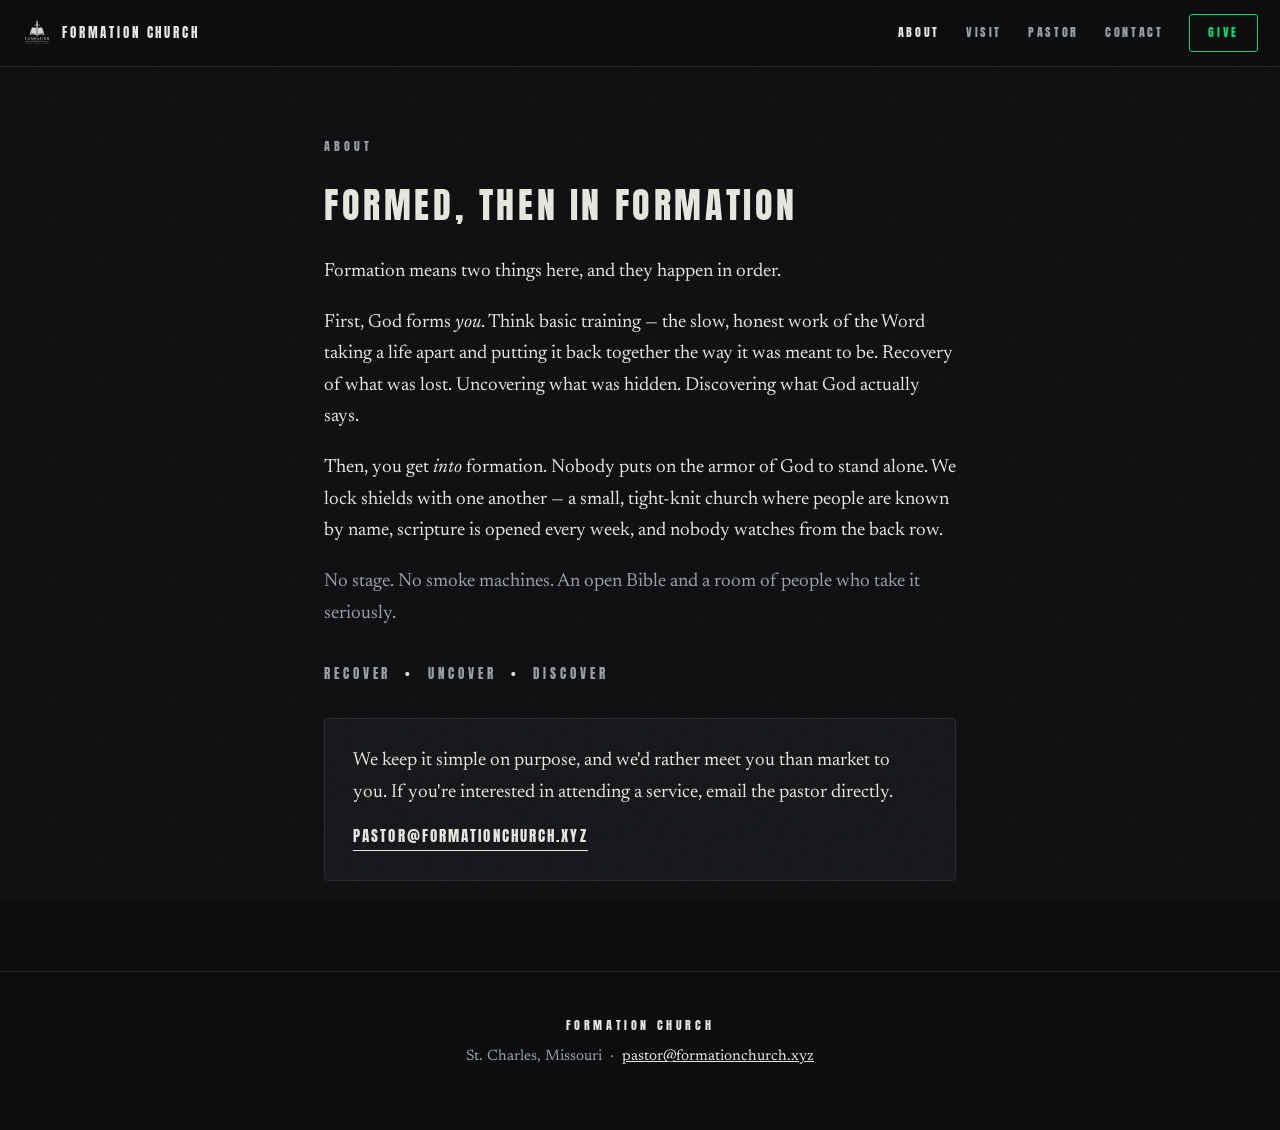
==== about.html @ bec082e2 "Split site into separate pages: Home, About, Visit, Pastor, Give, Contact - Shared styles.css; mobil" ====
<!DOCTYPE html>
<html lang="en">
<head>
<meta charset="UTF-8">
<meta name="viewport" content="width=device-width, initial-scale=1.0">
<title>About — Formation Church</title>
<meta name="description" content="Formation means two things: God forms you, then you get into formation with one another. A small, tight-knit church in St. Charles, Missouri.">
<link rel="canonical" href="https://formationchurch.xyz/about.html">
<meta name="theme-color" content="#0C0D0F">
<meta property="og:type" content="website">
<meta property="og:site_name" content="Formation Church">
<meta property="og:title" content="About — Formation Church">
<meta property="og:description" content="Formation means two things: God forms you, then you get into formation with one another. A small, tight-knit church in St. Charles, Missouri.">
<meta property="og:url" content="https://formationchurch.xyz/about.html">
<meta property="og:image" content="https://formationchurch.xyz/og-image.jpg">
<meta property="og:image:width" content="1200">
<meta property="og:image:height" content="630">
<meta property="og:image:alt" content="Formation Church logo — an open Bible with a sword">
<meta name="twitter:card" content="summary_large_image">
<meta name="twitter:title" content="About — Formation Church">
<meta name="twitter:description" content="Formation means two things: God forms you, then you get into formation with one another. A small, tight-knit church in St. Charles, Missouri.">
<meta name="twitter:image" content="https://formationchurch.xyz/og-image.jpg">
<link rel="icon" href="favicon.ico" sizes="any">
<link rel="icon" type="image/png" sizes="32x32" href="favicon-32.png">
<link rel="apple-touch-icon" href="apple-touch-icon.png">
<link rel="preconnect" href="https://fonts.googleapis.com">
<link rel="preconnect" href="https://fonts.gstatic.com" crossorigin>
<link href="https://fonts.googleapis.com/css2?family=Anton&family=Newsreader:ital,opsz,wght@0,6..72,300;0,6..72,400;0,6..72,500;1,6..72,400&display=swap" rel="stylesheet">
<link rel="stylesheet" href="styles.css">
</head>
<body>

<nav id="nav">
  <a class="mark" href="./" aria-label="Formation Church home">
    <img src="logo-nav.png" alt="" width="30" height="30">
    <span>Formation Church</span>
  </a>
  <div class="nav-right">
    <ul id="nav-links">
      <li><a href="about.html" aria-current="page">About</a></li>
      <li><a href="visit.html">Visit</a></li>
      <li><a href="pastor.html">Pastor</a></li>
      <li><a href="contact.html">Contact</a></li>
    </ul>
    <a class="give-link" href="give.html">Give</a>
    <button class="menu-toggle" aria-label="Menu" aria-expanded="false" aria-controls="nav-links">
      <svg viewBox="0 0 24 24" fill="none" stroke="currentColor" stroke-width="2" stroke-linecap="round"><path d="M4 7h16M4 12h16M4 17h16"/></svg>
    </button>
  </div>
</nav>

<main>
<section id="about">
  <p class="eyebrow">About</p>
  <h1 class="h2like">Formed, then in formation</h1>
  <p>Formation means two things here, and they happen in order.</p>
  <p>First, God forms <em>you</em>. Think basic training — the slow, honest work of the Word taking a life apart and putting it back together the way it was meant to be. Recovery of what was lost. Uncovering what was hidden. Discovering what God actually says.</p>
  <p>Then, you get <em>into</em> formation. Nobody puts on the armor of God to stand alone. We lock shields with one another — a small, tight-knit church where people are known by name, scripture is opened every week, and nobody watches from the back row.</p>
  <p class="quiet">No stage. No smoke machines. An open Bible and a room of people who take it seriously.</p>
  <div class="rule-words" aria-hidden="true">
    <span>Recover</span><span class="dot">•</span><span>Uncover</span><span class="dot">•</span><span>Discover</span>
  </div>
  <div class="attend">
    <p>We keep it simple on purpose, and we'd rather meet you than market to you. If you're interested in attending a service, email the pastor directly.</p>
    <a class="mail" href="mailto:pastor@formationchurch.xyz">pastor@formationchurch.xyz</a>
  </div>
</section>
</main>

<footer>
  <p class="display">Formation Church</p>
  <p>St. Charles, Missouri &nbsp;·&nbsp; <a href="mailto:pastor@formationchurch.xyz">pastor@formationchurch.xyz</a></p>
</footer>

<script>
  (function(){
    var nav=document.getElementById('nav'), btn=nav.querySelector('.menu-toggle');
    btn.addEventListener('click',function(){
      var open=nav.classList.toggle('open');
      btn.setAttribute('aria-expanded',open?'true':'false');
    });
  })();
</script>
</body>
</html>
---- styles.css ----
:root{
    --bg:#0C0D0F;
    --surface:#131518;
    --ink:#E8E6E1;
    --muted:#9BA0A8;
    --line:#26282C;
    --give:#00DB72;
  }
  *{margin:0;padding:0;box-sizing:border-box}
  html{scroll-behavior:smooth}
  body{
    background:var(--bg);
    color:var(--ink);
    font-family:'Newsreader', Georgia, serif;
    font-size:19px;
    line-height:1.65;
    -webkit-font-smoothing:antialiased;
  }
  /* faint grain over everything */
  body::after{
    content:"";
    position:fixed;inset:0;
    pointer-events:none;
    opacity:.05;
    background-image:url("data:image/svg+xml,%3Csvg xmlns='http://www.w3.org/2000/svg' width='120' height='120'%3E%3Cfilter id='n'%3E%3CfeTurbulence type='fractalNoise' baseFrequency='0.9' numOctaves='2'/%3E%3C/filter%3E%3Crect width='120' height='120' filter='url(%23n)' opacity='1'/%3E%3C/svg%3E");
    z-index:3;
  }
  .display{
    font-family:'Anton', Impact, sans-serif;
    text-transform:uppercase;
    letter-spacing:.14em;
    font-weight:400;
  }
  a{color:var(--ink)}

  /* ---------- nav ---------- */
  nav{
    position:sticky;top:0;z-index:5;
    display:flex;align-items:center;justify-content:space-between;
    padding:14px 22px;
    background:rgba(12,13,15,.88);
    backdrop-filter:blur(8px);
    border-bottom:1px solid var(--line);
  }
  nav .mark{display:flex;align-items:center;gap:10px;text-decoration:none}
  nav .mark img{height:30px;width:auto;display:block}
  nav .mark span{font-family:'Anton',sans-serif;letter-spacing:.22em;font-size:13px;text-transform:uppercase}
  nav ul{display:flex;gap:26px;list-style:none;align-items:center}
  nav ul a{
    font-family:'Anton',sans-serif;
    font-size:12px;letter-spacing:.22em;text-transform:uppercase;
    text-decoration:none;color:var(--muted);
    transition:color .2s;
  }
  nav ul a:hover,nav ul a:focus-visible{color:var(--ink)}
  nav ul a.give-link{
    color:var(--give);
    border:1px solid var(--give);
    padding:8px 18px;border-radius:3px;
  }
  nav ul a.give-link:hover{background:var(--give);color:#0C0D0F}
  :focus-visible{outline:2px solid var(--ink);outline-offset:3px}

  /* ---------- hero ---------- */
  header{
    min-height:92vh;
    display:flex;flex-direction:column;align-items:center;justify-content:center;
    text-align:center;
    padding:60px 24px 80px;
    position:relative;
  }
  header .halo{
    position:absolute;inset:0;
    background:radial-gradient(ellipse 60% 45% at 50% 38%, rgba(232,230,225,.06), transparent 70%);
    pointer-events:none;
  }
  header img.logo{
    width:min(420px, 78vw);
    height:auto;
    opacity:0;
    animation:rise 1.4s ease-out .1s forwards;
  }
  header h1{
    font-size:clamp(22px, 4vw, 34px);
    margin-top:44px;
    letter-spacing:.16em;
    opacity:0;
    animation:rise 1.2s ease-out .5s forwards;
  }
  header p.lead{
    max-width:520px;
    margin:22px auto 0;
    color:var(--muted);
    font-size:20px;
    opacity:0;
    animation:rise 1.2s ease-out .8s forwards;
  }
  header p.lead a{color:var(--ink)}
  .hero-actions{
    margin-top:38px;display:flex;gap:16px;flex-wrap:wrap;justify-content:center;
    opacity:0;animation:rise 1.2s ease-out 1.05s forwards;
  }
  .btn{
    font-family:'Anton',sans-serif;
    font-size:14px;letter-spacing:.2em;text-transform:uppercase;
    text-decoration:none;
    padding:15px 34px;border-radius:3px;
    border:1px solid var(--ink);
    transition:background .2s,color .2s;
  }
  .btn:hover{background:var(--ink);color:var(--bg)}
  .btn.solid-give{background:var(--give);border-color:var(--give);color:#0C0D0F}
  .btn.solid-give:hover{background:#00c265;border-color:#00c265}
  @keyframes rise{from{opacity:0;transform:translateY(14px)}to{opacity:1;transform:none}}
  @media (prefers-reduced-motion:reduce){
    header img.logo,header h1,header p.lead,.hero-actions{animation:none;opacity:1}
    html{scroll-behavior:auto}
  }

  /* ---------- sections ---------- */
  section{
    max-width:680px;
    margin:0 auto;
    padding:90px 24px;
    border-top:1px solid var(--line);
  }
  section .eyebrow{
    font-family:'Anton',sans-serif;
    font-size:12px;letter-spacing:.34em;text-transform:uppercase;
    color:var(--muted);
    margin-bottom:26px;
  }
  section h2{
    font-family:'Anton',sans-serif;
    font-size:clamp(26px,4vw,36px);
    letter-spacing:.1em;text-transform:uppercase;
    font-weight:400;
    margin-bottom:28px;
    line-height:1.25;
  }
  section p{margin-bottom:20px}
  section p.quiet{color:var(--muted)}
  .rule-words{
    display:flex;gap:14px;align-items:center;flex-wrap:wrap;
    font-family:'Anton',sans-serif;font-size:13px;letter-spacing:.3em;text-transform:uppercase;
    color:var(--muted);
    margin:34px 0 6px;
  }
  .rule-words span.dot{color:var(--ink)}

  .attend{
    margin-top:34px;
    border:1px solid var(--line);
    background:var(--surface);
    border-radius:4px;
    padding:26px 28px;
  }
  .attend p{margin:0 0 14px}
  .attend a.mail{
    font-family:'Anton',sans-serif;
    font-size:15px;letter-spacing:.14em;text-transform:uppercase;
    text-decoration:none;
    border-bottom:1px solid var(--ink);
    padding-bottom:3px;
  }

  /* ---------- what to expect ---------- */
  .expect{list-style:none;margin-top:10px;counter-reset:step}
  .expect li{
    counter-increment:step;
    display:grid;grid-template-columns:54px 1fr;gap:4px 14px;
    padding:22px 0;
    border-bottom:1px solid var(--line);
  }
  .expect li:last-child{border-bottom:none}
  .expect li::before{
    content:counter(step,decimal-leading-zero);
    grid-row:span 2;
    font-family:'Anton',sans-serif;font-size:26px;letter-spacing:.06em;
    color:var(--muted);line-height:1.1;
  }
  .expect h3{
    font-family:'Anton',sans-serif;font-weight:400;
    font-size:16px;letter-spacing:.2em;text-transform:uppercase;
  }
  .expect p{margin:0;color:var(--muted);font-size:18px}

  /* ---------- pastor ---------- */
  #pastor .name{
    font-family:'Anton',sans-serif;font-size:14px;letter-spacing:.24em;text-transform:uppercase;
    color:var(--muted);margin-top:-14px;margin-bottom:26px;
  }

  /* ---------- give ---------- */
  #give{text-align:center}
  #give .tithely-wrap{margin-top:36px}
  #give p.small{font-size:16px;color:var(--muted);margin-top:22px;margin-bottom:0}

  /* ---------- contact ---------- */
  #contact .big-mail{
    display:inline-block;
    font-family:'Anton',sans-serif;
    font-size:clamp(17px,3.4vw,26px);
    letter-spacing:.1em;
    text-decoration:none;
    border:1px solid var(--ink);
    padding:18px 26px;border-radius:3px;
    margin:8px 0 26px;
    transition:background .2s,color .2s;
    word-break:break-all;
  }
  #contact .big-mail:hover{background:var(--ink);color:var(--bg)}

  footer{
    border-top:1px solid var(--line);
    padding:44px 24px 60px;
    text-align:center;
    color:var(--muted);
    font-size:15px;
  }
  footer .display{font-size:12px;letter-spacing:.3em;margin-bottom:10px;color:var(--ink)}

  @media (max-width:620px){
    nav ul{gap:16px}
    nav .mark span{display:none}
    section{padding:70px 20px}
  }

/* ---------- multi-page additions ---------- */
.nav-right{display:flex;align-items:center;gap:26px}
nav ul a[aria-current="page"]{color:var(--ink)}
nav a.give-link{
  font-family:'Anton',sans-serif;font-size:12px;letter-spacing:.22em;text-transform:uppercase;
  text-decoration:none;color:var(--give);
  border:1px solid var(--give);padding:8px 18px;border-radius:3px;
  transition:background .2s,color .2s;
}
nav a.give-link:hover,nav a.give-link[aria-current="page"]{background:var(--give);color:#0C0D0F}
.menu-toggle{
  display:none;background:none;border:1px solid var(--line);border-radius:3px;
  width:40px;height:36px;cursor:pointer;color:var(--ink);
  align-items:center;justify-content:center;
}
.menu-toggle svg{width:20px;height:20px}
main > section:first-child{border-top:none;padding-top:70px}

/* home tiles */
.tiles{display:grid;gap:14px;margin-top:10px}
.tiles a{
  display:block;text-decoration:none;
  border:1px solid var(--line);background:var(--surface);border-radius:4px;
  padding:22px 24px;transition:border-color .2s;
}
.tiles a:hover,.tiles a:focus-visible{border-color:var(--ink)}
.tiles .t-eyebrow{font-family:'Anton',sans-serif;font-size:11px;letter-spacing:.32em;text-transform:uppercase;color:var(--muted)}
.tiles .t-title{font-family:'Anton',sans-serif;font-size:20px;letter-spacing:.1em;text-transform:uppercase;margin:6px 0 4px}
.tiles .t-desc{color:var(--muted);font-size:17px}
.tiles .t-desc::after{content:"  →";color:var(--ink)}

@media (max-width:760px){
  .menu-toggle{display:inline-flex}
  .nav-right{gap:12px}
  nav ul{
    display:none;
    position:absolute;top:100%;left:0;right:0;
    flex-direction:column;align-items:stretch;gap:0;
    background:rgba(12,13,15,.97);
    border-bottom:1px solid var(--line);
  }
  nav.open ul{display:flex}
  nav ul a{display:block;padding:18px 24px;font-size:14px;border-top:1px solid var(--line)}
}
section h1.h2like{
  font-family:'Anton',sans-serif;
  font-size:clamp(26px,4vw,36px);
  letter-spacing:.1em;text-transform:uppercase;
  font-weight:400;margin-bottom:28px;line-height:1.25;
}
/* keep footer at the bottom on short pages */
body{min-height:100vh;display:flex;flex-direction:column}
body > main{flex:1}
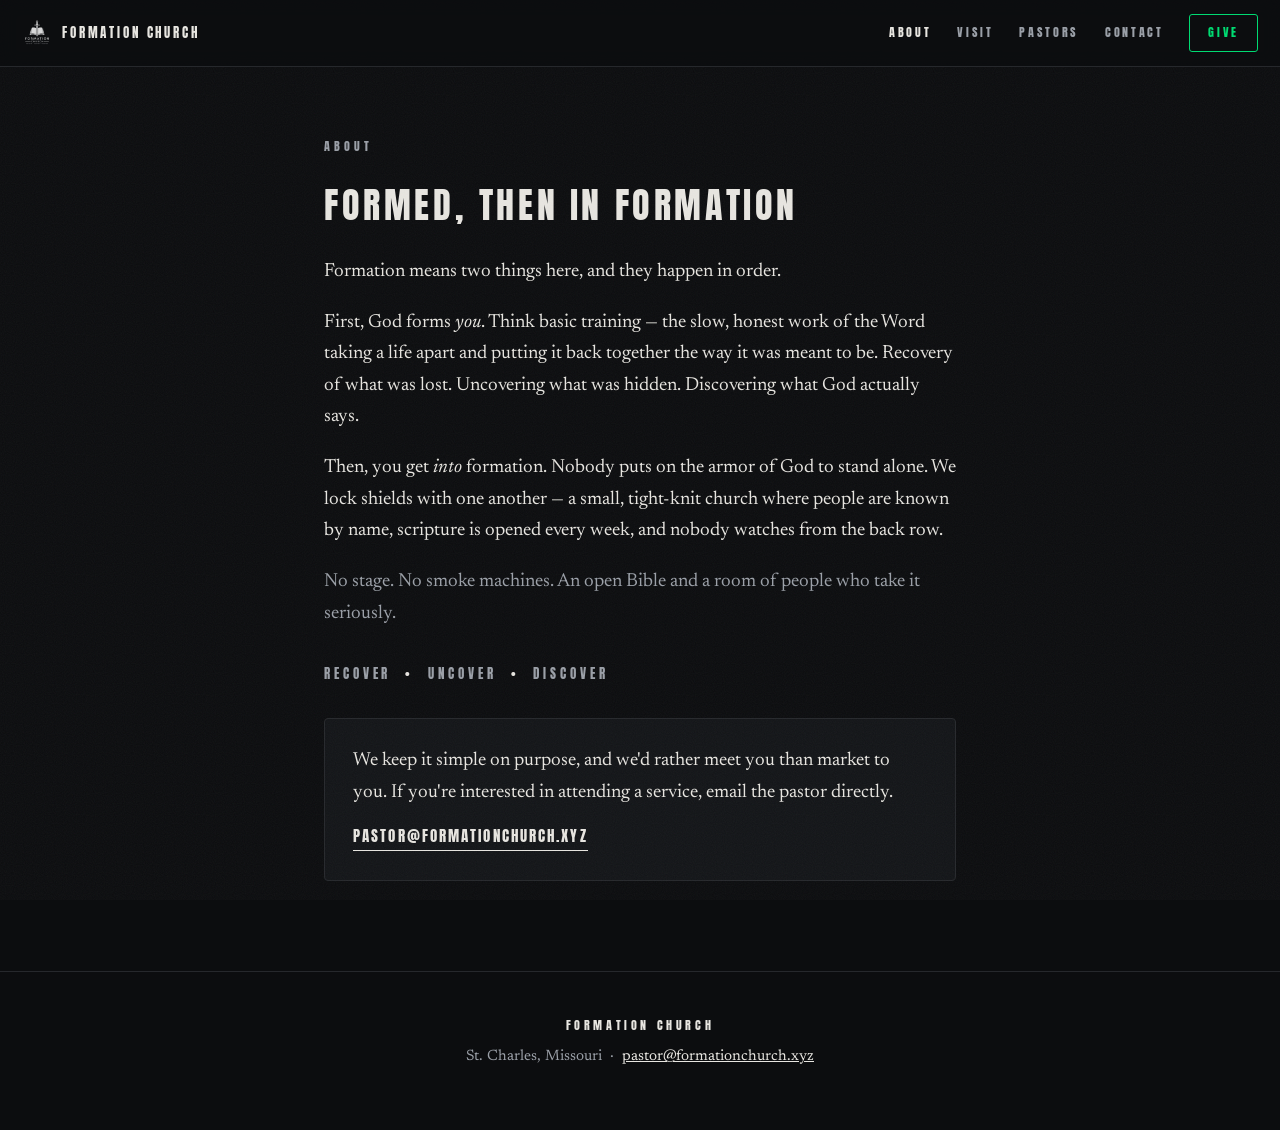
==== commit 93799852: "Pastors page: add family photo and worship pastor Justin Corgan Co-Authored-By: Claude Opus 5.5 <nor" ====
--- a/about.html
+++ b/about.html
@@ -39,7 +39,7 @@
     <ul id="nav-links">
       <li><a href="about.html" aria-current="page">About</a></li>
       <li><a href="visit.html">Visit</a></li>
-      <li><a href="pastor.html">Pastor</a></li>
+      <li><a href="pastor.html">Pastors</a></li>
       <li><a href="contact.html">Contact</a></li>
     </ul>
     <a class="give-link" href="give.html">Give</a>
--- a/styles.css
+++ b/styles.css
@@ -279,3 +279,9 @@
 /* keep footer at the bottom on short pages */
 body{min-height:100vh;display:flex;flex-direction:column}
 body > main{flex:1}
+/* pastors */
+.leader{padding:10px 0 46px;margin-bottom:40px;border-bottom:1px solid var(--line)}
+.leader:last-of-type{border-bottom:none;margin-bottom:0;padding-bottom:10px}
+.leader-photo{display:block;width:100%;height:auto;border-radius:4px;margin-bottom:28px;filter:saturate(.9)}
+.leader-name{font-family:'Anton',sans-serif;font-weight:400;font-size:24px;letter-spacing:.12em;text-transform:uppercase;margin-bottom:18px}
+#pastor .leader .name{margin-top:-10px}
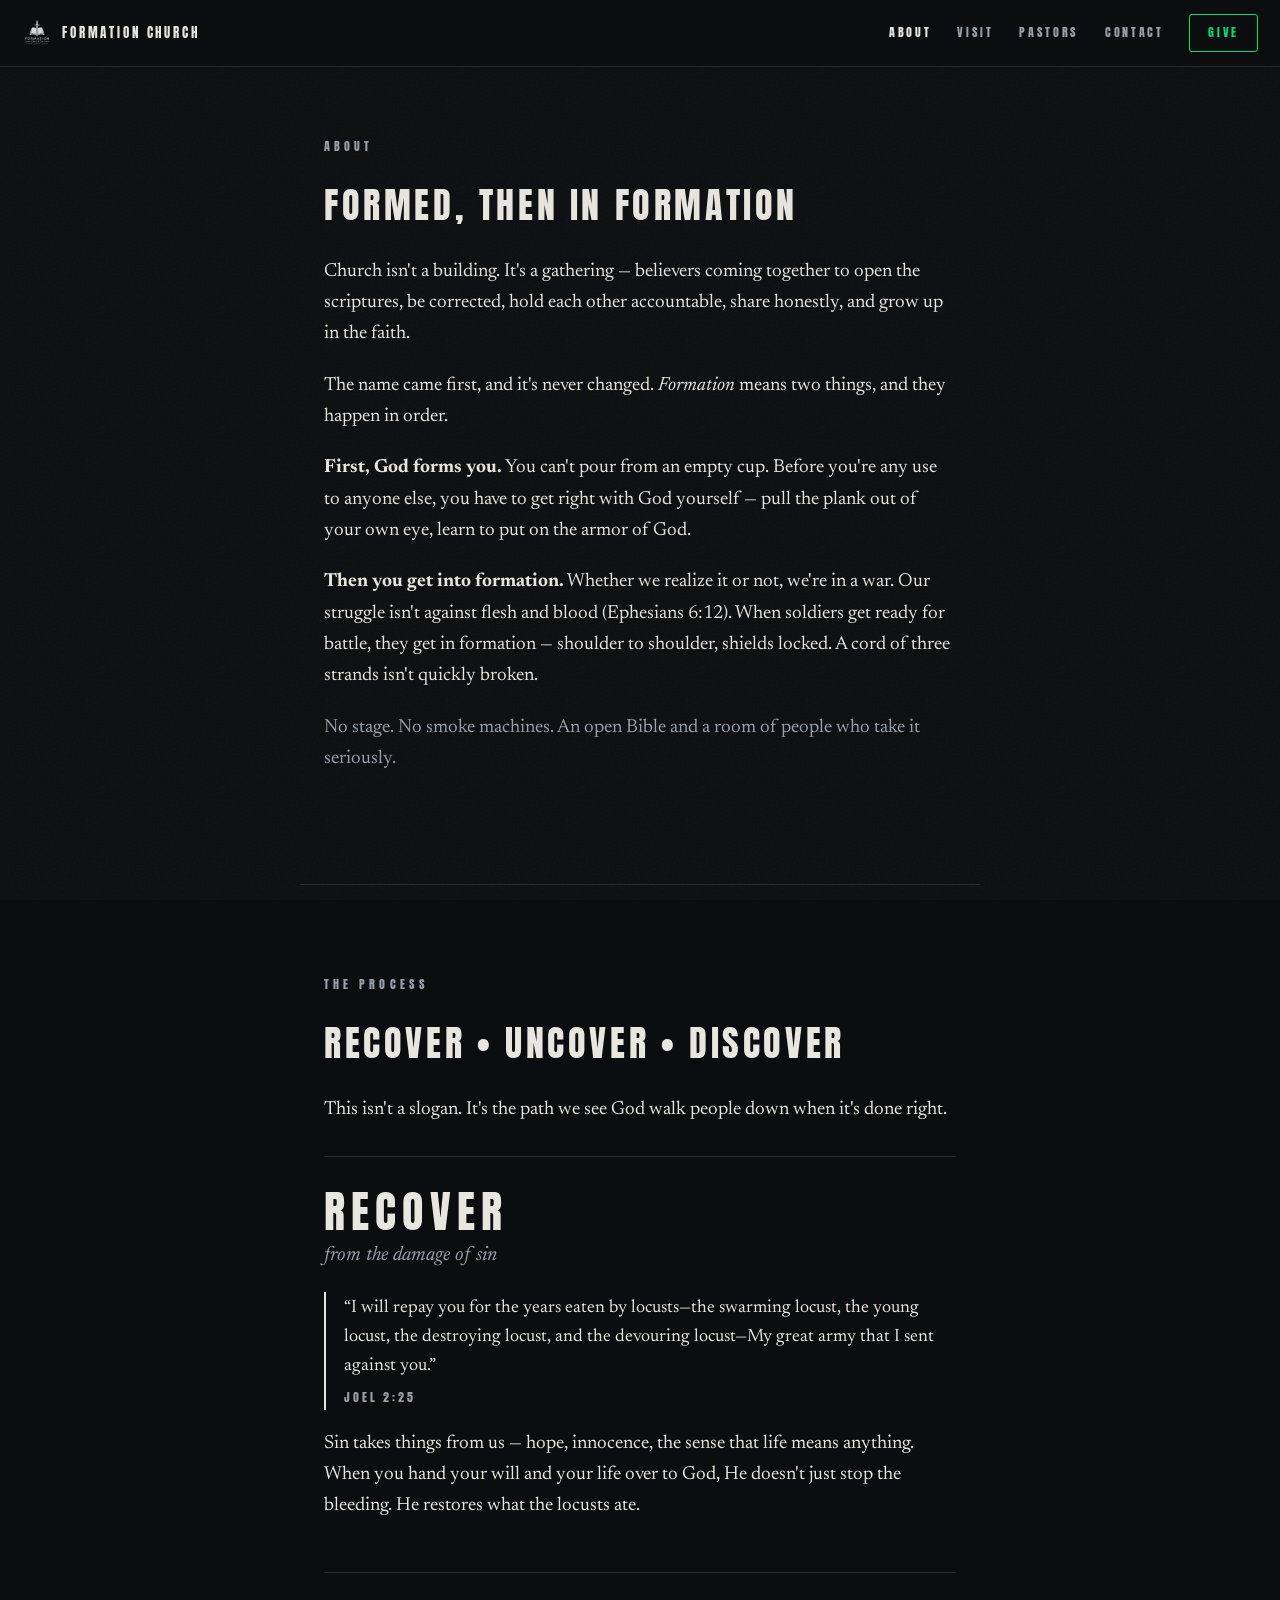
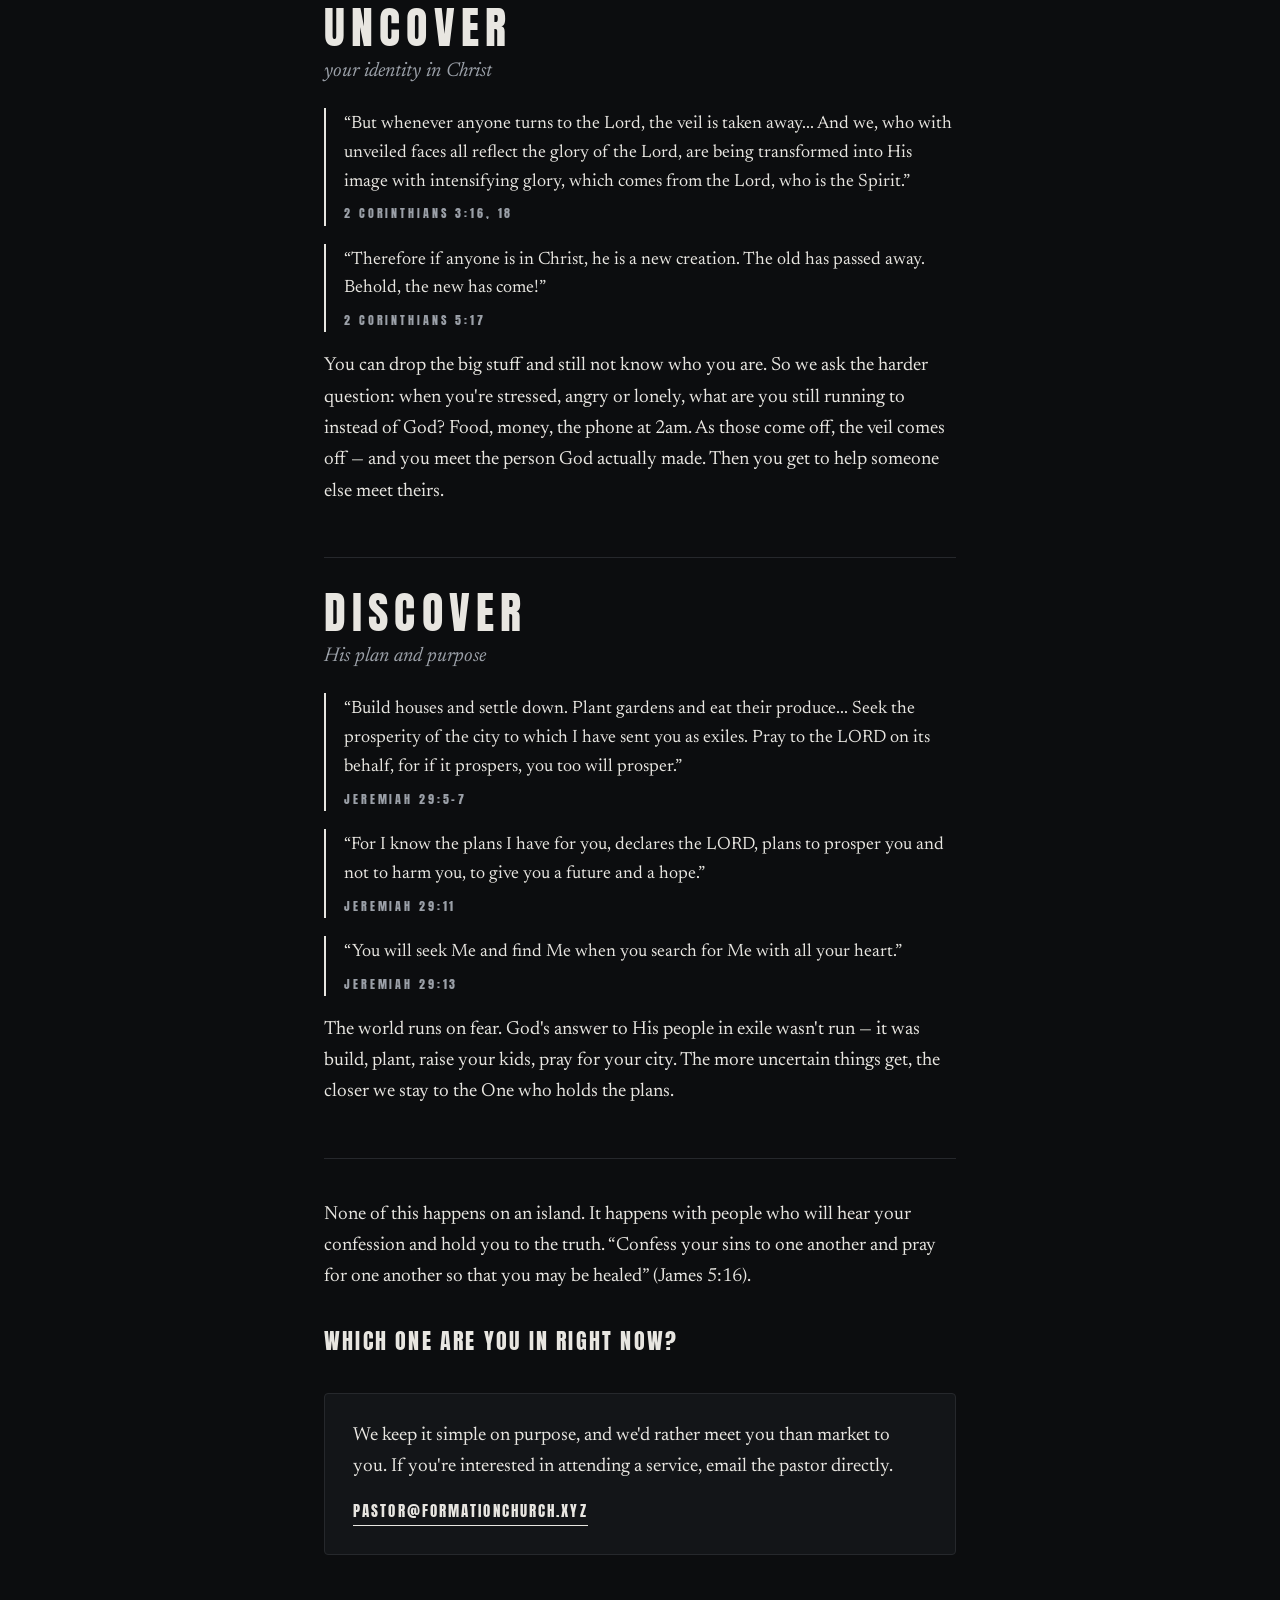
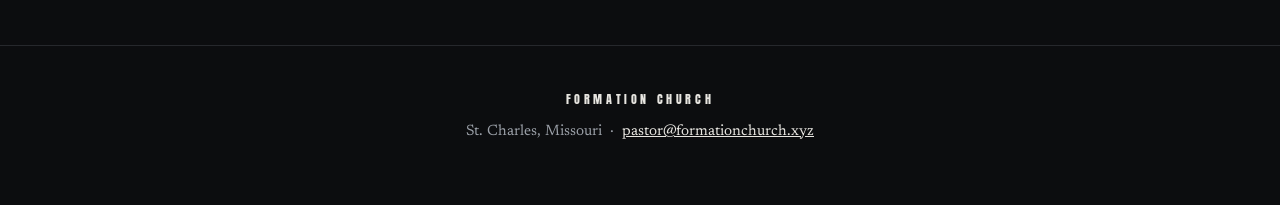
==== commit 52cf2707: "About page: Recover/Uncover/Discover from 11/15/26 sermon + prep sheet Co-Authored-By: Claude Opus 5" ====
--- a/about.html
+++ b/about.html
@@ -4,13 +4,13 @@
 <meta charset="UTF-8">
 <meta name="viewport" content="width=device-width, initial-scale=1.0">
 <title>About — Formation Church</title>
-<meta name="description" content="Formation means two things: God forms you, then you get into formation with one another. A small, tight-knit church in St. Charles, Missouri.">
+<meta name="description" content="Recover from the damage of sin. Uncover your identity in Christ. Discover His plan and purpose. What Formation Church is about, in St. Charles, Missouri.">
 <link rel="canonical" href="https://formationchurch.xyz/about.html">
 <meta name="theme-color" content="#0C0D0F">
 <meta property="og:type" content="website">
 <meta property="og:site_name" content="Formation Church">
 <meta property="og:title" content="About — Formation Church">
-<meta property="og:description" content="Formation means two things: God forms you, then you get into formation with one another. A small, tight-knit church in St. Charles, Missouri.">
+<meta property="og:description" content="Recover from the damage of sin. Uncover your identity in Christ. Discover His plan and purpose. What Formation Church is about, in St. Charles, Missouri.">
 <meta property="og:url" content="https://formationchurch.xyz/about.html">
 <meta property="og:image" content="https://formationchurch.xyz/og-image.jpg">
 <meta property="og:image:width" content="1200">
@@ -18,7 +18,7 @@
 <meta property="og:image:alt" content="Formation Church logo — an open Bible with a sword">
 <meta name="twitter:card" content="summary_large_image">
 <meta name="twitter:title" content="About — Formation Church">
-<meta name="twitter:description" content="Formation means two things: God forms you, then you get into formation with one another. A small, tight-knit church in St. Charles, Missouri.">
+<meta name="twitter:description" content="Recover from the damage of sin. Uncover your identity in Christ. Discover His plan and purpose. What Formation Church is about, in St. Charles, Missouri.">
 <meta name="twitter:image" content="https://formationchurch.xyz/og-image.jpg">
 <link rel="icon" href="favicon.ico" sizes="any">
 <link rel="icon" type="image/png" sizes="32x32" href="favicon-32.png">
@@ -26,7 +26,7 @@
 <link rel="preconnect" href="https://fonts.googleapis.com">
 <link rel="preconnect" href="https://fonts.gstatic.com" crossorigin>
 <link href="https://fonts.googleapis.com/css2?family=Anton&family=Newsreader:ital,opsz,wght@0,6..72,300;0,6..72,400;0,6..72,500;1,6..72,400&display=swap" rel="stylesheet">
-<link rel="stylesheet" href="styles.css">
+<link rel="stylesheet" href="styles.css?v=4">
 </head>
 <body>
 
@@ -53,13 +53,46 @@
 <section id="about">
   <p class="eyebrow">About</p>
   <h1 class="h2like">Formed, then in formation</h1>
-  <p>Formation means two things here, and they happen in order.</p>
-  <p>First, God forms <em>you</em>. Think basic training — the slow, honest work of the Word taking a life apart and putting it back together the way it was meant to be. Recovery of what was lost. Uncovering what was hidden. Discovering what God actually says.</p>
-  <p>Then, you get <em>into</em> formation. Nobody puts on the armor of God to stand alone. We lock shields with one another — a small, tight-knit church where people are known by name, scripture is opened every week, and nobody watches from the back row.</p>
+  <p>Church isn't a building. It's a gathering — believers coming together to open the scriptures, be corrected, hold each other accountable, share honestly, and grow up in the faith.</p>
+  <p>The name came first, and it's never changed. <em>Formation</em> means two things, and they happen in order.</p>
+  <p><strong>First, God forms you.</strong> You can't pour from an empty cup. Before you're any use to anyone else, you have to get right with God yourself — pull the plank out of your own eye, learn to put on the armor of God.</p>
+  <p><strong>Then you get into formation.</strong> Whether we realize it or not, we're in a war. Our struggle isn't against flesh and blood (Ephesians 6:12). When soldiers get ready for battle, they get in formation — shoulder to shoulder, shields locked. A cord of three strands isn't quickly broken.</p>
   <p class="quiet">No stage. No smoke machines. An open Bible and a room of people who take it seriously.</p>
-  <div class="rule-words" aria-hidden="true">
-    <span>Recover</span><span class="dot">•</span><span>Uncover</span><span class="dot">•</span><span>Discover</span>
+</section>
+
+<section id="rud">
+  <p class="eyebrow">The Process</p>
+  <h2>Recover • Uncover • Discover</h2>
+  <p>This isn't a slogan. It's the path we see God walk people down when it's done right.</p>
+
+  <div class="rud">
+    <div class="rud-step">
+      <h3 class="rud-word">Recover</h3>
+      <p class="rud-sub">from the damage of sin</p>
+      <blockquote>“I will repay you for the years eaten by locusts—the swarming locust, the young locust, the destroying locust, and the devouring locust—My great army that I sent against you.” <cite>Joel 2:25</cite></blockquote>
+      <p>Sin takes things from us — hope, innocence, the sense that life means anything. When you hand your will and your life over to God, He doesn't just stop the bleeding. He restores what the locusts ate.</p>
+    </div>
+
+    <div class="rud-step">
+      <h3 class="rud-word">Uncover</h3>
+      <p class="rud-sub">your identity in Christ</p>
+      <blockquote>“But whenever anyone turns to the Lord, the veil is taken away... And we, who with unveiled faces all reflect the glory of the Lord, are being transformed into His image with intensifying glory, which comes from the Lord, who is the Spirit.” <cite>2 Corinthians 3:16, 18</cite></blockquote>
+      <blockquote>“Therefore if anyone is in Christ, he is a new creation. The old has passed away. Behold, the new has come!” <cite>2 Corinthians 5:17</cite></blockquote>
+      <p>You can drop the big stuff and still not know who you are. So we ask the harder question: when you're stressed, angry or lonely, what are you still running to instead of God? Food, money, the phone at 2am. As those come off, the veil comes off — and you meet the person God actually made. Then you get to help someone else meet theirs.</p>
+    </div>
+
+    <div class="rud-step">
+      <h3 class="rud-word">Discover</h3>
+      <p class="rud-sub">His plan and purpose</p>
+      <blockquote>“Build houses and settle down. Plant gardens and eat their produce... Seek the prosperity of the city to which I have sent you as exiles. Pray to the LORD on its behalf, for if it prospers, you too will prosper.” <cite>Jeremiah 29:5–7</cite></blockquote>
+      <blockquote>“For I know the plans I have for you, declares the LORD, plans to prosper you and not to harm you, to give you a future and a hope.” <cite>Jeremiah 29:11</cite></blockquote>
+      <blockquote>“You will seek Me and find Me when you search for Me with all your heart.” <cite>Jeremiah 29:13</cite></blockquote>
+      <p>The world runs on fear. God's answer to His people in exile wasn't run — it was build, plant, raise your kids, pray for your city. The more uncertain things get, the closer we stay to the One who holds the plans.</p>
+    </div>
   </div>
+
+  <p>None of this happens on an island. It happens with people who will hear your confession and hold you to the truth. “Confess your sins to one another and pray for one another so that you may be healed” (James 5:16).</p>
+  <p class="rud-close">Which one are you in right now?</p>
   <div class="attend">
     <p>We keep it simple on purpose, and we'd rather meet you than market to you. If you're interested in attending a service, email the pastor directly.</p>
     <a class="mail" href="mailto:pastor@formationchurch.xyz">pastor@formationchurch.xyz</a>
--- a/styles.css
+++ b/styles.css
@@ -7,6 +7,8 @@
     --give:#00DB72;
   }
   *{margin:0;padding:0;box-sizing:border-box}
+img{max-width:100%;height:auto}
+html,body{overflow-x:hidden}
   html{scroll-behavior:smooth}
   body{
     background:var(--bg);
@@ -285,3 +287,18 @@
 .leader-photo{display:block;width:100%;height:auto;border-radius:4px;margin-bottom:28px;filter:saturate(.9)}
 .leader-name{font-family:'Anton',sans-serif;font-weight:400;font-size:24px;letter-spacing:.12em;text-transform:uppercase;margin-bottom:18px}
 #pastor .leader .name{margin-top:-10px}
+/* recover uncover discover */
+.rud{margin:30px 0 40px}
+.rud-step{padding:30px 0;border-bottom:1px solid var(--line)}
+.rud-step:first-child{border-top:1px solid var(--line)}
+.rud-word{font-family:'Anton',sans-serif;font-weight:400;font-size:clamp(30px,7vw,44px);letter-spacing:.14em;text-transform:uppercase;line-height:1.1}
+.rud-sub{font-style:italic;color:var(--muted);margin:4px 0 20px !important;font-size:20px}
+.rud blockquote{
+  border-left:2px solid var(--ink);padding:2px 0 2px 18px;margin:0 0 18px;
+  font-size:18px;line-height:1.6;
+}
+.rud blockquote cite{
+  display:block;margin-top:8px;font-style:normal;
+  font-family:'Anton',sans-serif;font-size:12px;letter-spacing:.24em;text-transform:uppercase;color:var(--muted);
+}
+.rud-close{font-family:'Anton',sans-serif;font-size:22px;letter-spacing:.1em;text-transform:uppercase;margin-top:30px}
